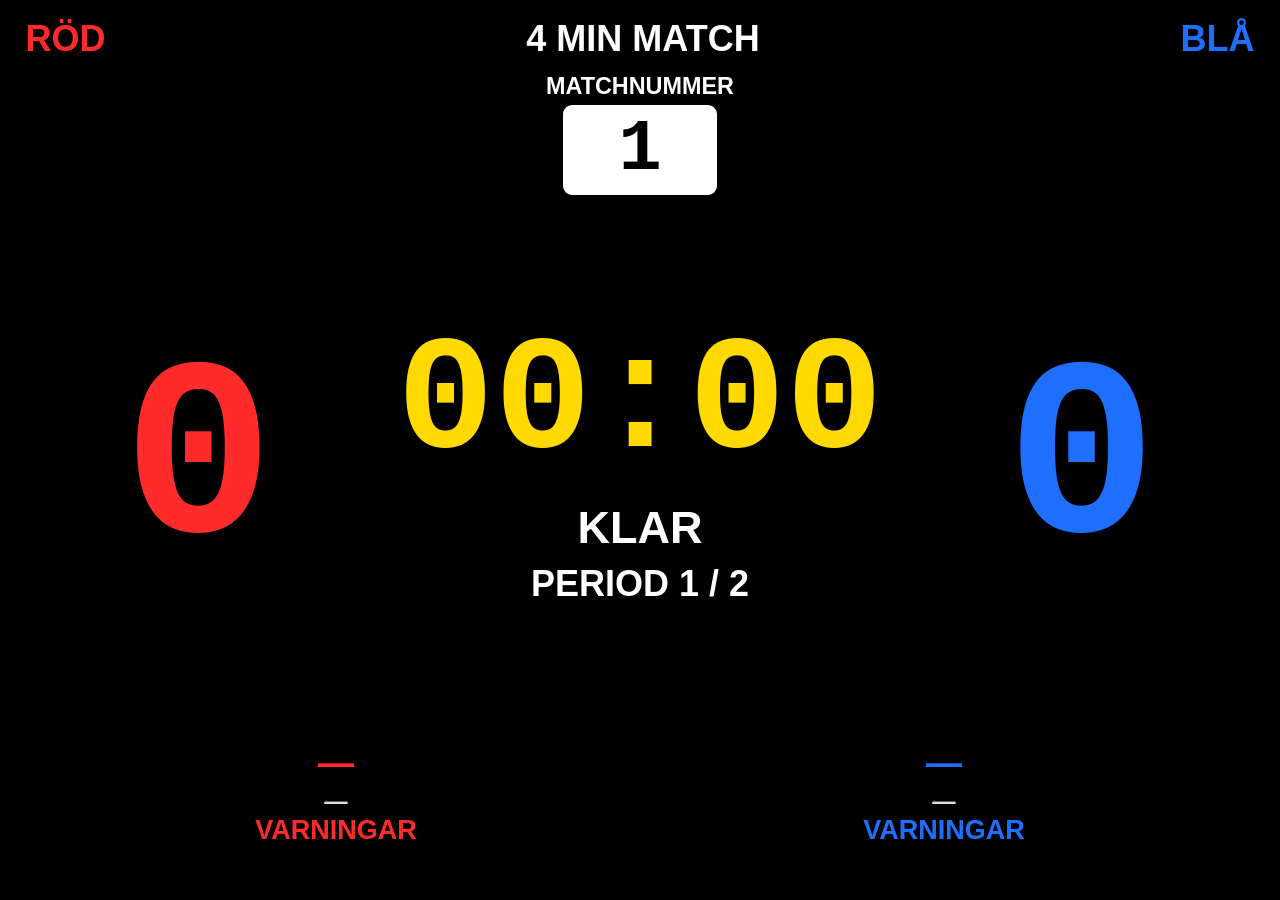
==== public.html @ 42909813 "Add files via upload" ====
<!doctype html>
<html lang="sv">
<head>
  <meta charset="utf-8" />
  <meta name="viewport" content="width=device-width,initial-scale=1,viewport-fit=cover,user-scalable=no" />
  <meta name="theme-color" content="#000000" />
  <title>Brottarklocka – publikskärm</title>
  <style>
    *{box-sizing:border-box}
    html,body{margin:0;width:100%;height:100%;background:#000;color:#fff;font-family:-apple-system,BlinkMacSystemFont,"Segoe UI",sans-serif;overflow:hidden}
    .screen{height:100vh;padding:2vh 2vw;display:flex;flex-direction:column}
    .head{display:flex;justify-content:space-between;font-size:4vh;font-weight:900}
    .red{color:#ff2b2b}.blue{color:#1f6fff}.yellow{color:#ffd900}
    .match-number{text-align:center;margin-top:1vh}
    .mn-label{font-size:2.6vh;font-weight:900;margin-bottom:.6vh}
    .mn-box{display:inline-flex;background:#fff;color:#000;border-radius:1vh;padding:1vh 2vw;min-width:12vw;justify-content:center}
    .mn-digits{font-family:"Courier New",monospace;font-size:8vh;font-weight:900;line-height:1}
    .main{flex:1;display:grid;grid-template-columns:1fr 1.25fr 1fr;gap:2vw;align-items:center}
    .score{font-family:"Courier New",monospace;font-size:28vh;line-height:1;font-weight:900;text-align:center}
    .clock{text-align:center;font-family:"Courier New",monospace;font-weight:900;font-size:18vh;line-height:1;white-space:nowrap}
    .status{text-align:center;font-size:5vh;font-weight:900;margin-top:2vh}
    .period{text-align:center;font-size:4vh;font-weight:900;margin-top:1vh}
    .wrestlers{display:grid;grid-template-columns:1fr 1fr;gap:15vw;padding:1vh 8vw 0}
    .wrestler{text-align:center}.wname{font-size:4vh;font-weight:900}.wclub{font-size:2.6vh;font-weight:700;color:#ddd;margin-top:.5vh}
    .tournament{text-align:center;color:#ccc;font-size:2.4vh;font-weight:700;margin-top:.4vh}
    .warnings{display:grid;grid-template-columns:1fr 1fr;gap:15vw;padding:0 8vw 3vh}
    .warning{text-align:center}
    .warning-title{font-size:3vh;font-weight:900;margin-bottom:1vh}
    .dots{display:flex;gap:2vw;justify-content:center}
    .dot{width:5vh;height:5vh;border-radius:50%;border:.6vh solid currentColor}
    .dot.on{background:currentColor}
  </style>
</head>
<body>
  <div class="screen">
    <div class="head"><span class="red">RÖD</span><span id="length">4 MIN MATCH</span><span class="blue">BLÅ</span></div>
    <div id="tournamentName" class="tournament"></div>
    <div class="match-number">
      <div class="mn-label">MATCHNUMMER</div>
      <div class="mn-box"><div id="matchNumber" class="mn-digits">1</div></div>
    </div>
    <div class="main">
      <div id="redScore" class="score red">0</div>
      <div>
        <div id="clock" class="clock yellow">00:00</div>
        <div id="status" class="status">KLAR</div>
        <div id="period" class="period">PERIOD 1 / 2</div>
      </div>
      <div id="blueScore" class="score blue">0</div>
    </div>
    <div class="wrestlers">
      <div class="wrestler red"><div id="redName" class="wname">—</div><div id="redClub" class="wclub">—</div></div>
      <div class="wrestler blue"><div id="blueName" class="wname">—</div><div id="blueClub" class="wclub">—</div></div>
    </div>
    <div class="warnings">
      <div class="warning red">
        <div class="warning-title">VARNINGAR</div>
        <div id="redWarnings" class="dots"></div>
      </div>
      <div class="warning blue">
        <div class="warning-title">VARNINGAR</div>
        <div id="blueWarnings" class="dots"></div>
      </div>
    </div>
  </div>
<script>
const $=id=>document.getElementById(id);
function fmt(sec){const s=Math.max(0,Math.floor(sec||0));return String(Math.floor(s/60)).padStart(2,"0")+":"+String(s%60).padStart(2,"0")}
function dots(el,count){el.innerHTML="";for(let i=0;i<3;i++){const d=document.createElement("div");d.className="dot"+(i<count?" on":"");el.appendChild(d)}}
function render(s){
  if(!s)return;
  $("length").textContent=(s.matchLength===6?"6":"4")+" MIN MATCH";
  $("matchNumber").textContent=s.matchNumber||"1";
  $("tournamentName").textContent=s.tournamentName||"";
  $("redName").textContent=s.redName||"—"; $("redClub").textContent=s.redClub||"—";
  $("blueName").textContent=s.blueName||"—"; $("blueClub").textContent=s.blueClub||"—";
  $("redScore").textContent=s.redScore??0; $("blueScore").textContent=s.blueScore??0;
  $("clock").textContent=fmt(s.elapsed);
  $("status").textContent=s.status||"KLAR";
  $("status").style.color=s.finished?"#ffd900":s.running?"#20c75a":(s.status==="PERIODPAUS"?"#ffd900":"#fff");
  $("period").textContent=`PERIOD ${s.period||1} / 2`;
  dots($("redWarnings"),s.redWarnings||0); dots($("blueWarnings"),s.blueWarnings||0);
}
if("BroadcastChannel" in window){
  const ch=new BroadcastChannel("brottarklocka");
  ch.onmessage=e=>render(e.data);
}
window.addEventListener("storage",e=>{if(e.key==="brottarklocka_state")try{render(JSON.parse(e.newValue))}catch(_){}});
setInterval(()=>{try{render(JSON.parse(localStorage.getItem("brottarklocka_state")))}catch(_){}},500);
try{render(JSON.parse(localStorage.getItem("brottarklocka_state")))}catch(_){}
</script>
</body>
</html>
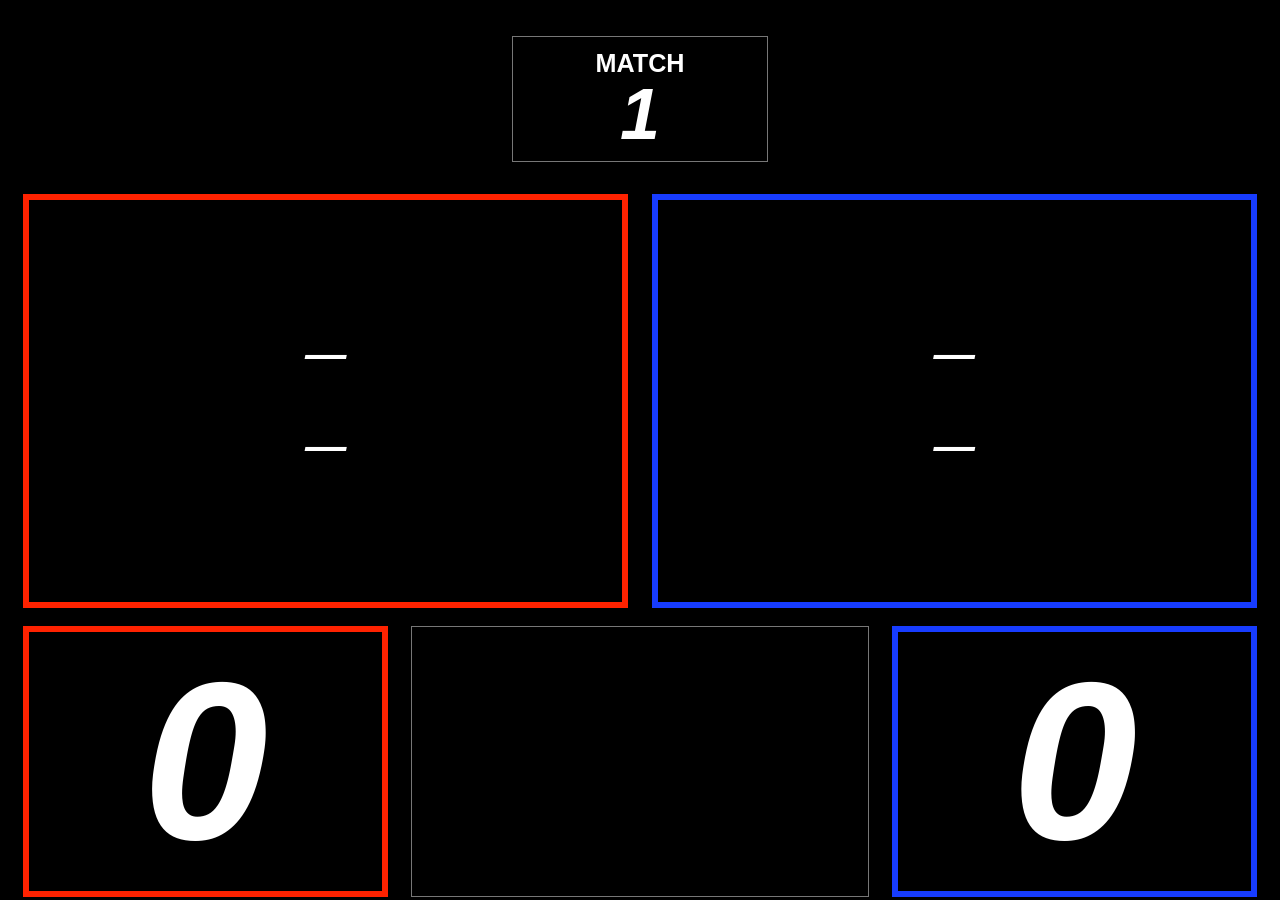
==== commit 6e11003f: "Add files via upload" ====
--- a/public.html
+++ b/public.html
@@ -1,93 +1,120 @@
 <!doctype html>
 <html lang="sv">
 <head>
-  <meta charset="utf-8" />
-  <meta name="viewport" content="width=device-width,initial-scale=1,viewport-fit=cover,user-scalable=no" />
-  <meta name="theme-color" content="#000000" />
-  <title>Brottarklocka – publikskärm</title>
-  <style>
-    *{box-sizing:border-box}
-    html,body{margin:0;width:100%;height:100%;background:#000;color:#fff;font-family:-apple-system,BlinkMacSystemFont,"Segoe UI",sans-serif;overflow:hidden}
-    .screen{height:100vh;padding:2vh 2vw;display:flex;flex-direction:column}
-    .head{display:flex;justify-content:space-between;font-size:4vh;font-weight:900}
-    .red{color:#ff2b2b}.blue{color:#1f6fff}.yellow{color:#ffd900}
-    .match-number{text-align:center;margin-top:1vh}
-    .mn-label{font-size:2.6vh;font-weight:900;margin-bottom:.6vh}
-    .mn-box{display:inline-flex;background:#fff;color:#000;border-radius:1vh;padding:1vh 2vw;min-width:12vw;justify-content:center}
-    .mn-digits{font-family:"Courier New",monospace;font-size:8vh;font-weight:900;line-height:1}
-    .main{flex:1;display:grid;grid-template-columns:1fr 1.25fr 1fr;gap:2vw;align-items:center}
-    .score{font-family:"Courier New",monospace;font-size:28vh;line-height:1;font-weight:900;text-align:center}
-    .clock{text-align:center;font-family:"Courier New",monospace;font-weight:900;font-size:18vh;line-height:1;white-space:nowrap}
-    .status{text-align:center;font-size:5vh;font-weight:900;margin-top:2vh}
-    .period{text-align:center;font-size:4vh;font-weight:900;margin-top:1vh}
-    .wrestlers{display:grid;grid-template-columns:1fr 1fr;gap:15vw;padding:1vh 8vw 0}
-    .wrestler{text-align:center}.wname{font-size:4vh;font-weight:900}.wclub{font-size:2.6vh;font-weight:700;color:#ddd;margin-top:.5vh}
-    .tournament{text-align:center;color:#ccc;font-size:2.4vh;font-weight:700;margin-top:.4vh}
-    .warnings{display:grid;grid-template-columns:1fr 1fr;gap:15vw;padding:0 8vw 3vh}
-    .warning{text-align:center}
-    .warning-title{font-size:3vh;font-weight:900;margin-bottom:1vh}
-    .dots{display:flex;gap:2vw;justify-content:center}
-    .dot{width:5vh;height:5vh;border-radius:50%;border:.6vh solid currentColor}
-    .dot.on{background:currentColor}
-  </style>
+<meta charset="utf-8">
+<meta name="viewport" content="width=device-width,initial-scale=1,viewport-fit=cover,user-scalable=no">
+<title>Brottarklocka – publikskärm</title>
+<style>
+*{box-sizing:border-box}
+html,body{margin:0;width:100%;height:100%;background:#000;color:#fff;font-family:Arial,Helvetica,sans-serif;overflow:hidden}
+.screen{height:100vh;padding:2.5vh 1.8vw;display:grid;grid-template-rows:17vh 46vh 1fr;gap:2vh}
+.top{display:flex;justify-content:center;align-items:center}
+.matchbox{border:1px solid #777;min-width:20vw;height:14vh;display:flex;flex-direction:column;align-items:center;justify-content:center}
+.matchlabel{font-size:2.8vh;font-weight:800}.matchnum{font-size:8vh;font-style:italic;font-weight:900;line-height:1}
+.people{display:grid;grid-template-columns:1fr 1fr;gap:1.8vw}
+.person{position:relative;border:6px solid;display:flex;flex-direction:column;align-items:center;justify-content:center}
+.redp{border-color:#f20}.bluep{border-color:#173cff}
+.club{font-size:4.6vh;font-style:italic;font-weight:800;margin-bottom:5vh;text-align:center}
+.name{font-size:4.6vh;font-style:italic;font-weight:900;text-align:center}
+.warn{position:absolute;top:-9.5vh;left:50%;transform:translateX(-50%);display:none;font-size:8vh;line-height:1;font-style:italic;font-weight:900;background:transparent;border:0}
+.redp .warn{color:#f20}.bluep .warn{color:#173cff}
+.bottom{display:grid;grid-template-columns:28.5vw 1fr 28.5vw;gap:1.8vw}
+.score{border:6px solid;display:flex;align-items:center;justify-content:center;font-size:25vh;font-style:italic;font-weight:900}
+.redscore{border-color:#f20}.bluescore{border-color:#173cff}
+.center{border:1px solid #777;display:flex;flex-direction:column;align-items:center;justify-content:center;min-width:0}
+.clock{width:100%;display:flex;align-items:center;justify-content:center;gap:1.9vh;color:#fff400;padding:1vh}
+.digital-digit{position:relative;width:11vh;height:19.5vh;display:inline-block;flex:0 0 auto}
+.segment{position:absolute;display:block;background:#2d2a00;opacity:.34;border-radius:.65vh}
+.segment.on{background:#fff400;opacity:1;box-shadow:0 0 1.5vh rgba(255,244,0,.8)}
+.segment-a,.segment-d,.segment-g{left:1.6vh;width:7.8vh;height:1.45vh}
+.segment-a{top:0}.segment-g{top:9vh}.segment-d{bottom:0}
+.segment-b,.segment-c,.segment-e,.segment-f{width:1.45vh;height:7.6vh}
+.segment-b{right:0;top:1.1vh}.segment-c{right:0;bottom:1.1vh}.segment-f{left:0;top:1.1vh}.segment-e{left:0;bottom:1.1vh}
+.digital-colon{position:relative;width:2.4vh;height:19.5vh;display:inline-block;flex:0 0 auto}
+.digital-colon::before,.digital-colon::after{content:"";position:absolute;left:.45vh;width:1.5vh;height:1.5vh;border-radius:50%;background:#fff400;box-shadow:0 0 1.3vh rgba(255,244,0,.8)}
+.digital-colon::before{top:5.8vh}.digital-colon::after{bottom:5.8vh}
+
+</style>
+
+
 </head>
 <body>
-  <div class="screen">
-    <div class="head"><span class="red">RÖD</span><span id="length">4 MIN MATCH</span><span class="blue">BLÅ</span></div>
-    <div id="tournamentName" class="tournament"></div>
-    <div class="match-number">
-      <div class="mn-label">MATCHNUMMER</div>
-      <div class="mn-box"><div id="matchNumber" class="mn-digits">1</div></div>
-    </div>
-    <div class="main">
-      <div id="redScore" class="score red">0</div>
-      <div>
-        <div id="clock" class="clock yellow">00:00</div>
-        <div id="status" class="status">KLAR</div>
-        <div id="period" class="period">PERIOD 1 / 2</div>
-      </div>
-      <div id="blueScore" class="score blue">0</div>
-    </div>
-    <div class="wrestlers">
-      <div class="wrestler red"><div id="redName" class="wname">—</div><div id="redClub" class="wclub">—</div></div>
-      <div class="wrestler blue"><div id="blueName" class="wname">—</div><div id="blueClub" class="wclub">—</div></div>
-    </div>
-    <div class="warnings">
-      <div class="warning red">
-        <div class="warning-title">VARNINGAR</div>
-        <div id="redWarnings" class="dots"></div>
-      </div>
-      <div class="warning blue">
-        <div class="warning-title">VARNINGAR</div>
-        <div id="blueWarnings" class="dots"></div>
-      </div>
-    </div>
+<div class="screen">
+  <div class="top"><div class="matchbox"><div class="matchlabel">MATCH</div><div id="matchNumber" class="matchnum">1</div></div></div>
+  <div class="people">
+    <div class="person redp"><div id="redWarnings" class="warn" aria-label="Röda varningar"></div><div id="redClub" class="club">—</div><div id="redName" class="name">—</div></div>
+    <div class="person bluep"><div id="blueWarnings" class="warn" aria-label="Blå varningar"></div><div id="blueClub" class="club">—</div><div id="blueName" class="name">—</div></div>
   </div>
+  <div class="bottom">
+    <div id="redScore" class="score redscore">0</div>
+    <div class="center"><div id="clock" class="clock" aria-label="00:00"></div></div>
+    <div id="blueScore" class="score bluescore">0</div>
+  </div>
+</div>
 <script>
 const $=id=>document.getElementById(id);
 function fmt(sec){const s=Math.max(0,Math.floor(sec||0));return String(Math.floor(s/60)).padStart(2,"0")+":"+String(s%60).padStart(2,"0")}
-function dots(el,count){el.innerHTML="";for(let i=0;i<3;i++){const d=document.createElement("div");d.className="dot"+(i<count?" on":"");el.appendChild(d)}}
-function render(s){
-  if(!s)return;
-  $("length").textContent=(s.matchLength===6?"6":"4")+" MIN MATCH";
-  $("matchNumber").textContent=s.matchNumber||"1";
-  $("tournamentName").textContent=s.tournamentName||"";
-  $("redName").textContent=s.redName||"—"; $("redClub").textContent=s.redClub||"—";
-  $("blueName").textContent=s.blueName||"—"; $("blueClub").textContent=s.blueClub||"—";
-  $("redScore").textContent=s.redScore??0; $("blueScore").textContent=s.blueScore??0;
-  $("clock").textContent=fmt(s.elapsed);
-  $("status").textContent=s.status||"KLAR";
-  $("status").style.color=s.finished?"#ffd900":s.running?"#20c75a":(s.status==="PERIODPAUS"?"#ffd900":"#fff");
-  $("period").textContent=`PERIOD ${s.period||1} / 2`;
-  dots($("redWarnings"),s.redWarnings||0); dots($("blueWarnings"),s.blueWarnings||0);
+const segments={0:"abcdef",1:"bc",2:"abdeg",3:"abcdg",4:"bcfg",5:"acdfg",6:"acdefg",7:"abc",8:"abcdefg",9:"abcdfg"};
+function digitalClock(el,value){
+ if(!el || el.dataset.digitalValue===value)return;
+ el.dataset.digitalValue=value;el.setAttribute("aria-label",value);el.innerHTML="";
+ for(const char of value){
+  if(char===":"){const colon=document.createElement("span");colon.className="digital-colon";colon.setAttribute("aria-hidden","true");el.appendChild(colon);continue}
+  const digit=document.createElement("span");digit.className="digital-digit";digit.setAttribute("aria-hidden","true");
+  const active=segments[char]||"";
+  for(const name of "abcdefg"){const segment=document.createElement("i");segment.className=`segment segment-${name}${active.includes(name)?" on":""}`;digit.appendChild(segment)}
+  el.appendChild(digit);
+ }
 }
-if("BroadcastChannel" in window){
-  const ch=new BroadcastChannel("brottarklocka");
-  ch.onmessage=e=>render(e.data);
+function renderWarning(el,value){
+ const n=Number.parseInt(value,10);
+ const visible=n>=1 && n<=3;
+ el.textContent=visible?String(n):"";
+ el.style.display=visible?"block":"none";
 }
-window.addEventListener("storage",e=>{if(e.key==="brottarklocka_state")try{render(JSON.parse(e.newValue))}catch(_){}});
-setInterval(()=>{try{render(JSON.parse(localStorage.getItem("brottarklocka_state")))}catch(_){}},500);
-try{render(JSON.parse(localStorage.getItem("brottarklocka_state")))}catch(_){}
+function apply(s){
+ if(!s)return;
+ $("matchNumber").textContent=s.matchNumber||"1";
+ $("redScore").textContent=s.redScore??0;$("blueScore").textContent=s.blueScore??0;
+ renderWarning($("redWarnings"),s.redWarnings);renderWarning($("blueWarnings"),s.blueWarnings);
+ const remaining = Number.isFinite(Number(s.remaining)) ? Number(s.remaining) : Math.max(0, Number(s.matchLength||4)*60-Number(s.elapsed||0));
+ digitalClock($("clock"),fmt(remaining));
+ $("redName").textContent=s.redName||"—";$("redClub").textContent=s.redClub||"—";
+ $("blueName").textContent=s.blueName||"—";$("blueClub").textContent=s.blueClub||"—";
+}
+try{apply(JSON.parse(localStorage.getItem("brottarklocka_state")||"null"))}catch{}
+if("BroadcastChannel" in window){const c=new BroadcastChannel("brottarklocka");c.onmessage=e=>apply(e.data)}
+window.addEventListener("storage",e=>{if(e.key==="brottarklocka_state"){try{apply(JSON.parse(e.newValue))}catch{}}});
+
+function requestPresentationFullscreen(){
+  try{
+    const el=document.documentElement;
+    if(!document.fullscreenElement && el.requestFullscreen){
+      el.requestFullscreen().catch(()=>{});
+    }else if(!document.webkitFullscreenElement && el.webkitRequestFullscreen){
+      el.webkitRequestFullscreen();
+    }
+  }catch(e){}
+}
+
+if(new URLSearchParams(location.search).get("autofullscreen")==="1"){
+  // Browsern tillåter normalt inte äkta fullscreen utan användarinteraktion.
+  // Gör därför ett försök vid första klick/touch/tangenttryckning.
+  const once=()=>{
+    requestPresentationFullscreen();
+    document.removeEventListener("pointerdown",once);
+    document.removeEventListener("keydown",once);
+  };
+  document.addEventListener("pointerdown",once,{once:true});
+  document.addEventListener("keydown",once,{once:true});
+}
+
+
+window.addEventListener("message",(e)=>{
+  if(e.data && e.data.type==="brottarklocka-focus"){
+    // Behåll presentationsfönstret som separat fönster utan att navigera huvudfönstret.
+  }
+});
+
 </script>
-</body>
-</html>
+</body></html>
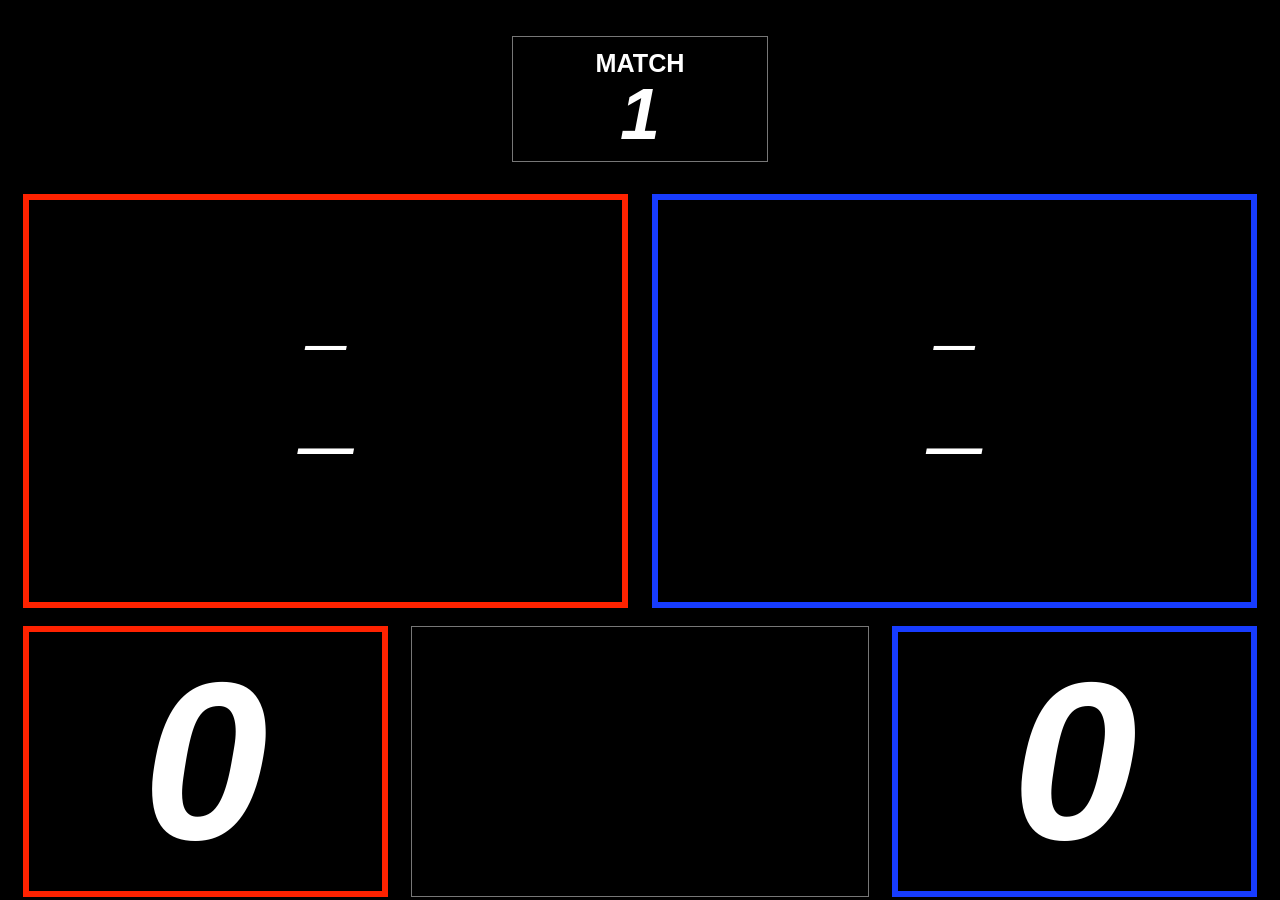
==== commit eb2edbc2: "Add files via upload" ====
--- a/public.html
+++ b/public.html
@@ -15,7 +15,7 @@
 .person{position:relative;border:6px solid;display:flex;flex-direction:column;align-items:center;justify-content:center}
 .redp{border-color:#f20}.bluep{border-color:#173cff}
 .club{font-size:4.6vh;font-style:italic;font-weight:800;margin-bottom:5vh;text-align:center}
-.name{font-size:4.6vh;font-style:italic;font-weight:900;text-align:center}
+.name{font-size:6.2vh;font-style:italic;font-weight:900;text-align:center}
 .warn{position:absolute;top:-9.5vh;left:50%;transform:translateX(-50%);display:none;font-size:8vh;line-height:1;font-style:italic;font-weight:900;background:transparent;border:0}
 .redp .warn{color:#f20}.bluep .warn{color:#173cff}
 .bottom{display:grid;grid-template-columns:28.5vw 1fr 28.5vw;gap:1.8vw}
@@ -72,6 +72,13 @@
  el.textContent=visible?String(n):"";
  el.style.display=visible?"block":"none";
 }
+function displayName(name){
+ const text=String(name||"").trim();
+ if(!text)return "—";
+ const parts=text.split(/\s+/);
+ if(parts.length<=2)return text;
+ return parts[0]+" "+parts[1];
+}
 function apply(s){
  if(!s)return;
  $("matchNumber").textContent=s.matchNumber||"1";
@@ -79,8 +86,8 @@
  renderWarning($("redWarnings"),s.redWarnings);renderWarning($("blueWarnings"),s.blueWarnings);
  const remaining = Number.isFinite(Number(s.remaining)) ? Number(s.remaining) : Math.max(0, Number(s.matchLength||4)*60-Number(s.elapsed||0));
  digitalClock($("clock"),fmt(remaining));
- $("redName").textContent=s.redName||"—";$("redClub").textContent=s.redClub||"—";
- $("blueName").textContent=s.blueName||"—";$("blueClub").textContent=s.blueClub||"—";
+ $("redName").textContent=displayName(s.redName);$("redClub").textContent=s.redClub||"—";
+ $("blueName").textContent=displayName(s.blueName);$("blueClub").textContent=s.blueClub||"—";
 }
 try{apply(JSON.parse(localStorage.getItem("brottarklocka_state")||"null"))}catch{}
 if("BroadcastChannel" in window){const c=new BroadcastChannel("brottarklocka");c.onmessage=e=>apply(e.data)}
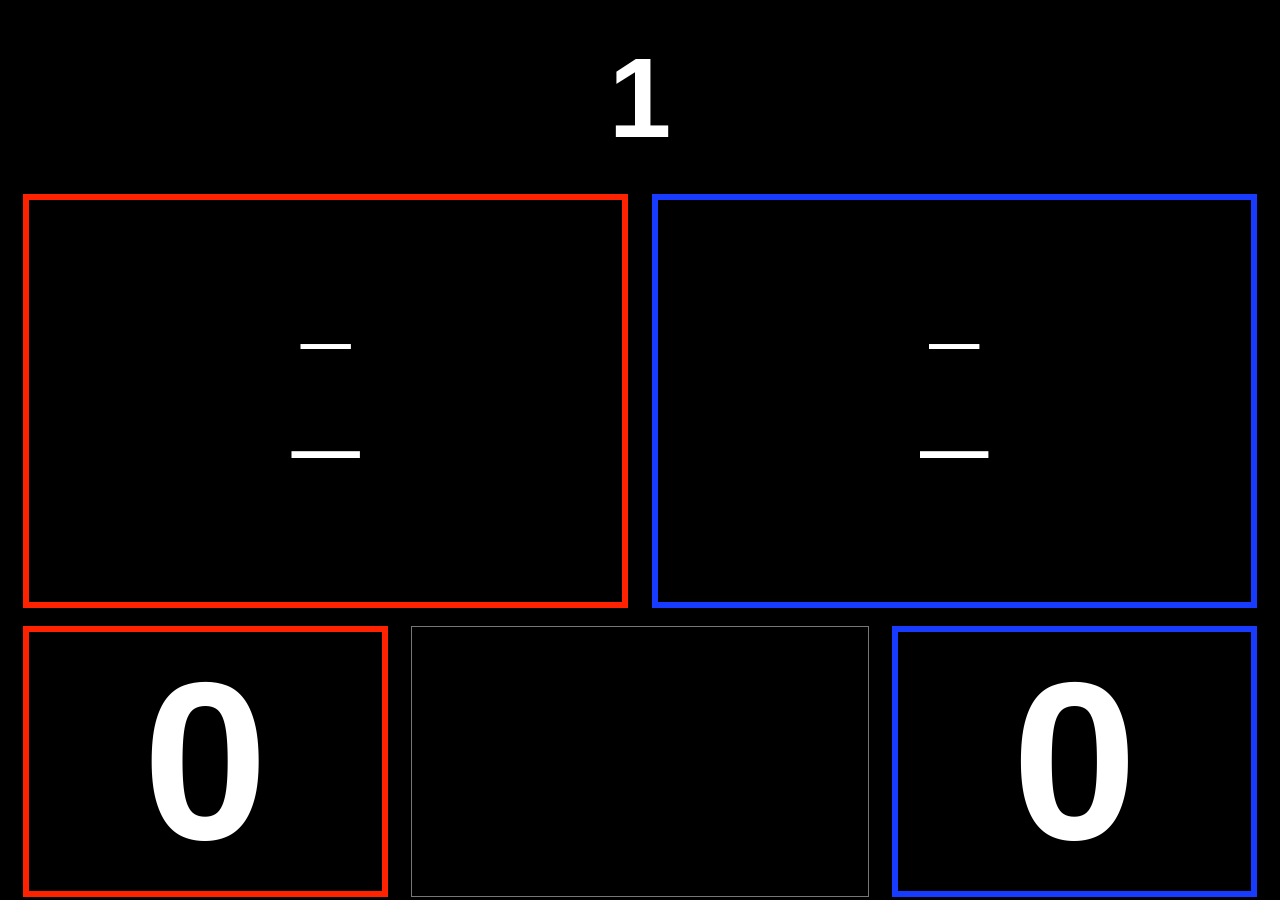
==== commit 3c496f97: "Add files via upload" ====
--- a/public.html
+++ b/public.html
@@ -6,20 +6,20 @@
 <title>Brottarklocka – publikskärm</title>
 <style>
 *{box-sizing:border-box}
-html,body{margin:0;width:100%;height:100%;background:#000;color:#fff;font-family:Arial,Helvetica,sans-serif;overflow:hidden}
+html,body{margin:0;width:100%;height:100%;background:#000;color:#fff;font-family:"Arial Rounded MT Bold","Arial Rounded MT",Arial,sans-serif;overflow:hidden}
 .screen{height:100vh;padding:2.5vh 1.8vw;display:grid;grid-template-rows:17vh 46vh 1fr;gap:2vh}
 .top{display:flex;justify-content:center;align-items:center}
-.matchbox{border:1px solid #777;min-width:20vw;height:14vh;display:flex;flex-direction:column;align-items:center;justify-content:center}
-.matchlabel{font-size:2.8vh;font-weight:800}.matchnum{font-size:8vh;font-style:italic;font-weight:900;line-height:1}
+.matchbox{border:0;min-width:0;height:14vh;display:flex;align-items:center;justify-content:center;padding:0 2vw}
+.matchnum{font-size:12.5vh;font-weight:900;line-height:.92;white-space:nowrap;text-align:center}
 .people{display:grid;grid-template-columns:1fr 1fr;gap:1.8vw}
 .person{position:relative;border:6px solid;display:flex;flex-direction:column;align-items:center;justify-content:center}
 .redp{border-color:#f20}.bluep{border-color:#173cff}
-.club{font-size:4.6vh;font-style:italic;font-weight:800;margin-bottom:5vh;text-align:center}
-.name{font-size:6.2vh;font-style:italic;font-weight:900;text-align:center}
-.warn{position:absolute;top:-9.5vh;left:50%;transform:translateX(-50%);display:none;font-size:8vh;line-height:1;font-style:italic;font-weight:900;background:transparent;border:0}
+.club{font-size:5.6vh;font-weight:800;margin-bottom:4.2vh;text-align:center}
+.name{font-size:7.6vh;font-weight:900;text-align:center}
+.warn{position:absolute;top:-9.5vh;left:50%;transform:translateX(-50%);display:none;font-size:8vh;line-height:1;font-style:normal;font-weight:900;background:transparent;border:0}
 .redp .warn{color:#f20}.bluep .warn{color:#173cff}
 .bottom{display:grid;grid-template-columns:28.5vw 1fr 28.5vw;gap:1.8vw}
-.score{border:6px solid;display:flex;align-items:center;justify-content:center;font-size:25vh;font-style:italic;font-weight:900}
+.score{border:6px solid;display:flex;align-items:center;justify-content:center;font-size:25vh;font-style:normal;font-weight:900}
 .redscore{border-color:#f20}.bluescore{border-color:#173cff}
 .center{border:1px solid #777;display:flex;flex-direction:column;align-items:center;justify-content:center;min-width:0}
 .clock{width:100%;display:flex;align-items:center;justify-content:center;gap:1.9vh;color:#fff400;padding:1vh}
@@ -40,7 +40,7 @@
 </head>
 <body>
 <div class="screen">
-  <div class="top"><div class="matchbox"><div class="matchlabel">MATCH</div><div id="matchNumber" class="matchnum">1</div></div></div>
+  <div class="top"><div class="matchbox"><div id="matchNumber" class="matchnum">1</div></div></div>
   <div class="people">
     <div class="person redp"><div id="redWarnings" class="warn" aria-label="Röda varningar"></div><div id="redClub" class="club">—</div><div id="redName" class="name">—</div></div>
     <div class="person bluep"><div id="blueWarnings" class="warn" aria-label="Blå varningar"></div><div id="blueClub" class="club">—</div><div id="blueName" class="name">—</div></div>
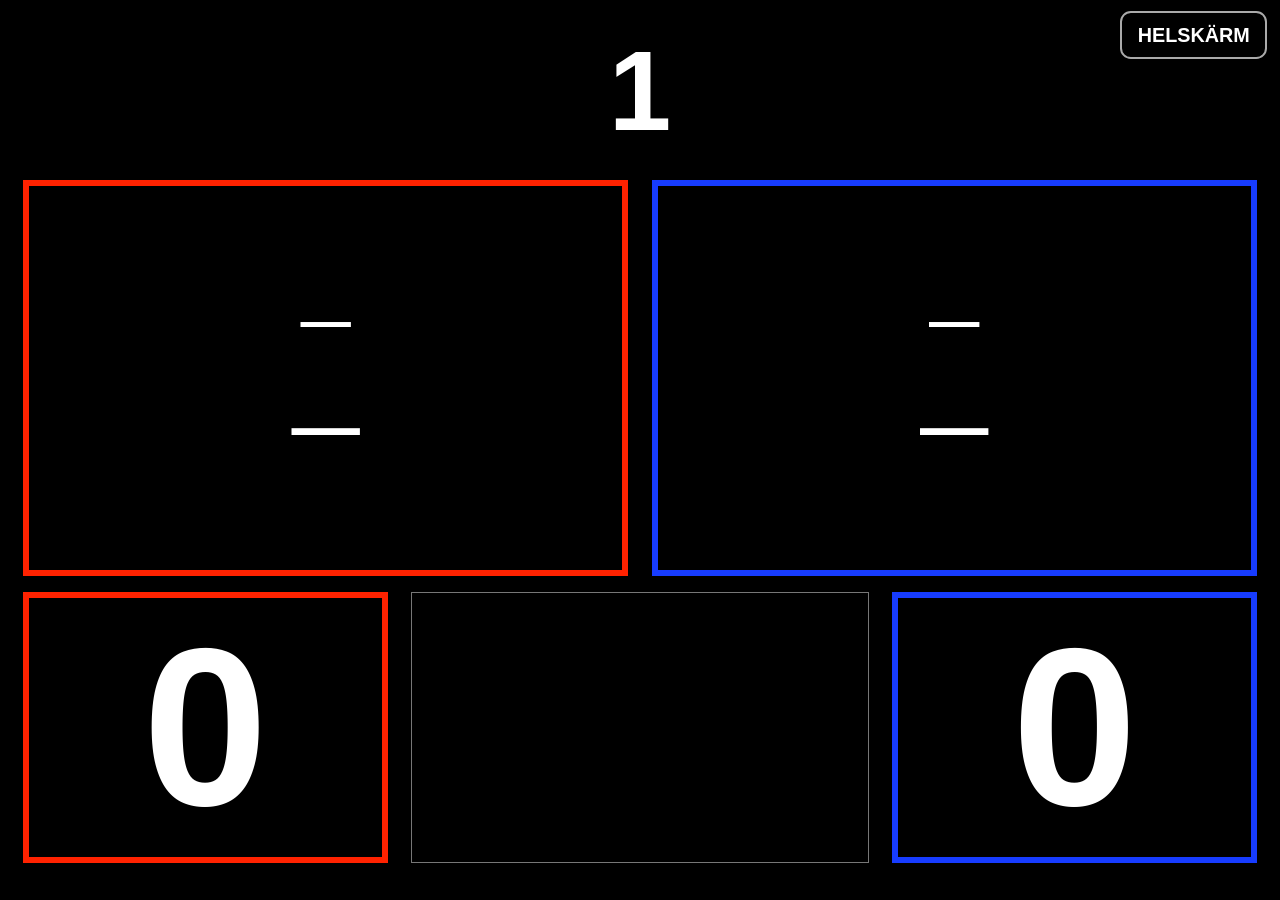
==== commit 1624361c: "Add files via upload" ====
--- a/public.html
+++ b/public.html
@@ -7,7 +7,7 @@
 <style>
 *{box-sizing:border-box}
 html,body{margin:0;width:100%;height:100%;background:#000;color:#fff;font-family:"Arial Rounded MT Bold","Arial Rounded MT",Arial,sans-serif;overflow:hidden}
-.screen{height:100vh;padding:2.5vh 1.8vw;display:grid;grid-template-rows:17vh 46vh 1fr;gap:2vh}
+.screen{height:100dvh;min-height:100vh;padding:2.2vh 1.8vw 5.2vh;display:grid;grid-template-rows:16vh 44vh minmax(0,1fr);gap:1.8vh}
 .top{display:flex;justify-content:center;align-items:center}
 .matchbox{border:0;min-width:0;height:14vh;display:flex;align-items:center;justify-content:center;padding:0 2vw}
 .matchnum{font-size:12.5vh;font-weight:900;line-height:.92;white-space:nowrap;text-align:center}
@@ -34,11 +34,17 @@
 .digital-colon::before,.digital-colon::after{content:"";position:absolute;left:.45vh;width:1.5vh;height:1.5vh;border-radius:50%;background:#fff400;box-shadow:0 0 1.3vh rgba(255,244,0,.8)}
 .digital-colon::before{top:5.8vh}.digital-colon::after{bottom:5.8vh}
 
+.fullscreen-btn{position:fixed;top:1.2vh;right:1vw;z-index:1000;border:2px solid #aaa;border-radius:1.2vh;background:rgba(0,0,0,.82);color:#fff;padding:1.2vh 1.2vw;font-family:"Arial Rounded MT Bold","Arial Rounded MT",Arial,sans-serif;font-size:2.2vh;font-weight:900;cursor:pointer}
+.fullscreen-btn:hover{background:#222}
+:fullscreen .fullscreen-btn{display:none}
+:-webkit-full-screen .fullscreen-btn{display:none}
+
 </style>
 
 
 </head>
 <body>
+<button id="fullscreenBtn" class="fullscreen-btn" type="button">HELSKÄRM</button>
 <div class="screen">
   <div class="top"><div class="matchbox"><div id="matchNumber" class="matchnum">1</div></div></div>
   <div class="people">
@@ -93,28 +99,29 @@
 if("BroadcastChannel" in window){const c=new BroadcastChannel("brottarklocka");c.onmessage=e=>apply(e.data)}
 window.addEventListener("storage",e=>{if(e.key==="brottarklocka_state"){try{apply(JSON.parse(e.newValue))}catch{}}});
 
-function requestPresentationFullscreen(){
+async function requestPresentationFullscreen(){
   try{
     const el=document.documentElement;
-    if(!document.fullscreenElement && el.requestFullscreen){
-      el.requestFullscreen().catch(()=>{});
-    }else if(!document.webkitFullscreenElement && el.webkitRequestFullscreen){
+    if(document.fullscreenElement || document.webkitFullscreenElement) return;
+    if(el.requestFullscreen){
+      await el.requestFullscreen();
+    }else if(el.webkitRequestFullscreen){
       el.webkitRequestFullscreen();
     }
   }catch(e){}
 }
 
-if(new URLSearchParams(location.search).get("autofullscreen")==="1"){
-  // Browsern tillåter normalt inte äkta fullscreen utan användarinteraktion.
-  // Gör därför ett försök vid första klick/touch/tangenttryckning.
-  const once=()=>{
-    requestPresentationFullscreen();
-    document.removeEventListener("pointerdown",once);
-    document.removeEventListener("keydown",once);
-  };
-  document.addEventListener("pointerdown",once,{once:true});
-  document.addEventListener("keydown",once,{once:true});
+const fullscreenBtn=$("fullscreenBtn");
+if(fullscreenBtn){
+  fullscreenBtn.addEventListener("click",requestPresentationFullscreen);
 }
+function syncFullscreenButton(){
+  if(!fullscreenBtn)return;
+  fullscreenBtn.style.display=(document.fullscreenElement || document.webkitFullscreenElement)?"none":"block";
+}
+document.addEventListener("fullscreenchange",syncFullscreenButton);
+document.addEventListener("webkitfullscreenchange",syncFullscreenButton);
+syncFullscreenButton();
 
 
 window.addEventListener("message",(e)=>{
